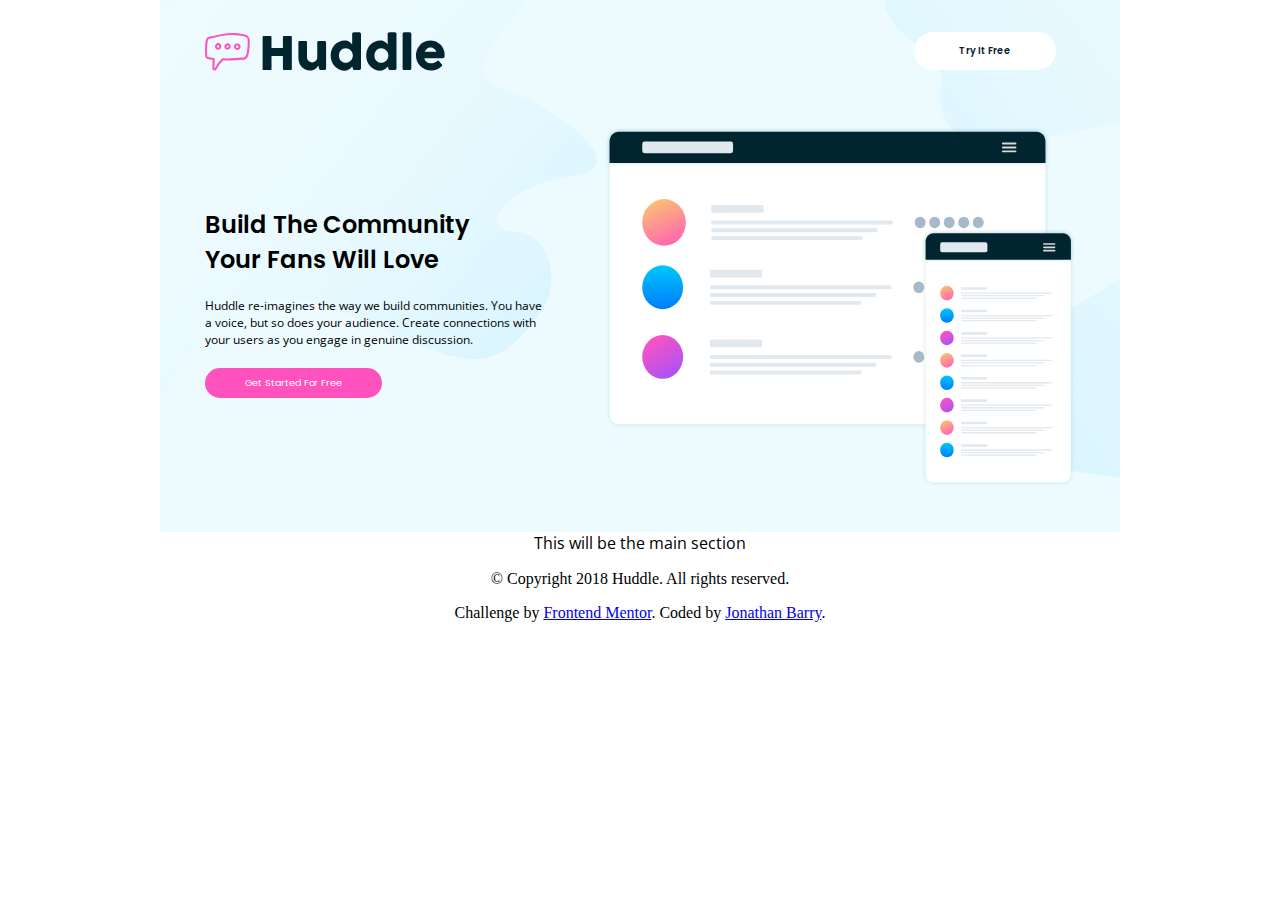
==== index.html @ 276924f0 "Adding initial files for a challenge project" ====
<!DOCTYPE html>
<html lang="en">

<head>
  <meta charset="UTF-8">
  <meta name="viewport" content="width=device-width, initial-scale=1.0">
  <!-- displays site properly based on user's device -->
  <link rel="icon" type="image/png" sizes="32x32" href="./images/favicon-32x32.png">
  <link rel="stylesheet" href="./css/style.css">
  <link rel="stylesheet" href="./css/position.css">
  <link href="https://fonts.googleapis.com/css?family=Open+Sans|Poppins" rel="stylesheet">
  <title>JB Huddle</title>
</head>

<body>
  <header>

    <div class="clearfix">
      <img class="logo left" src="./images/logo.svg" alt="Logo picture">
      <a class="try_btn right" href="https://www.frontendmentor.io/challenges/huddle-landing-page-945317">Try It Free</a>
    </div>

    <div class="clearfix">
      <div class="clearfix header-info left">
        <h2>Build The Community</h2>
        <h2>Your Fans Will Love</h2>
        <p>Huddle re-imagines the way we build communities. You have a voice,
          but so does your audience. Create connections with your users as you engage in
          genuine discussion.
        </p>
        <a class="get-started left" href="https://www.frontendmentor.io/challenges/huddle-landing-page-945317">Get
          Started For Free</a>
      </div>
      <img class="illustration-mockup right" src="./images/illustration-mockups.svg" alt="Header mockup picture">
    </div>

  </header>

  <main>
    This will be the main section
  </main>

  <footer>
    <p class="copyright">&copy; Copyright 2018 Huddle. All rights reserved.</p>
    <p class="attribution">
      Challenge by <a href="https://www.frontendmentor.io?ref=challenge" target="_blank">Frontend Mentor</a>.
      Coded by <a href="#">Jonathan Barry</a>.
    </p>
  </footer>
</body>

</html>
---- css/style.css ----
body {
  margin: 0 auto;
  text-align: center;
  font-family: 'Merriweather', serif;
  width: 75%;
}

header {
  font-family: 'Poppins',
    sans-serif;
  background-image: url(../images/bg-hero-desktop.svg);
  background-color: #EDFBFE;
}

h1,
h2,
h3,
h4,
h5 {
  font-family: 'Poppins',
    sans-serif;
  font-weight: 600;
}

main {
  font-family: 'Open Sans',
    sans-serif;
}

.logo {
  float: left;
  margin: 2rem 2.8rem;
}

.illustration-mockup {
  margin: 1.5rem 2.8rem 2.8rem 1.31rem;
  width: 49%;
  height: 360px;
}

.header-info {
  width: 36%;
  text-align: left;
  margin: 6.5rem 1.31rem 4rem 2.8rem;
}

.header-info h2 {
  margin: 0;
}

.header-info p {
  margin: 0;
  font-family: 'Open Sans',
    sans-serif;
  font-weight: 400;
  font-size: .75rem;
  margin: 1.25rem 0;
}

.try_btn {
  margin: 2rem 4rem;
  background: #ffffff;
  background-image: -webkit-linear-gradient(top, #ffffff, #ffffff);
  background-image: -moz-linear-gradient(top, #ffffff, #ffffff);
  background-image: -ms-linear-gradient(top, #ffffff, #ffffff);
  background-image: -o-linear-gradient(top, #ffffff, #ffffff);
  background-image: linear-gradient(to bottom, #ffffff, #ffffff);
  -webkit-border-radius: 28;
  -moz-border-radius: 28;
  border-radius: 28px;
  font-family: 'Poppins',
    sans-serif;
  color: #00252E;
  font-size: .6rem;
  font-weight: 600;
  padding: .75rem 2.8rem;
  text-decoration: none;
}

.try_btn:hover {
  background: #D6D6D6;
  background-image: -webkit-linear-gradient(top, #D6D6D6, #f4f3f3);
  background-image: -moz-linear-gradient(top, #D6D6D6, #f4f3f3);
  background-image: -ms-linear-gradient(top, #D6D6D6, #f4f3f3);
  background-image: -o-linear-gradient(top, #D6D6D6, #f4f3f3);
  background-image: linear-gradient(to bottom, #D6D6D6, #f4f3f3);
  text-decoration: none;
}

.get-started {
  -webkit-border-radius: 28;
  -moz-border-radius: 28;
  border-radius: 28px;
  font-family: 'Poppins',
    sans-serif;
  color: #ffffff;
  font-size: .6rem;
  background: hsl(322, 100%, 66%);
  padding: 0.5rem 2.5rem;
  text-decoration: none;
}

.get-started:hover {
  background: hsl(322, 100%, 66%);
  background-image: -webkit-linear-gradient(top, #CE409A, #e6a6d0);
  background-image: -moz-linear-gradient(top, #CE409A, #e6a6d0);
  background-image: -ms-linear-gradient(top, #CE409A, #e6a6d0);
  background-image: -o-linear-gradient(top, #CE409A, #e6a6d0);
  background-image: linear-gradient(to bottom, #CE409A, #e6a6d0);
  text-decoration: none;
}
---- css/position.css ----
.left {
  float: left;
}

.right {
  float: right;
}

.relative {
  position: relative;
}

.clearfix::before,
.clearfix::after {
  content: "";
  display: block;
}

.clearfix::after {
  clear: both;
}
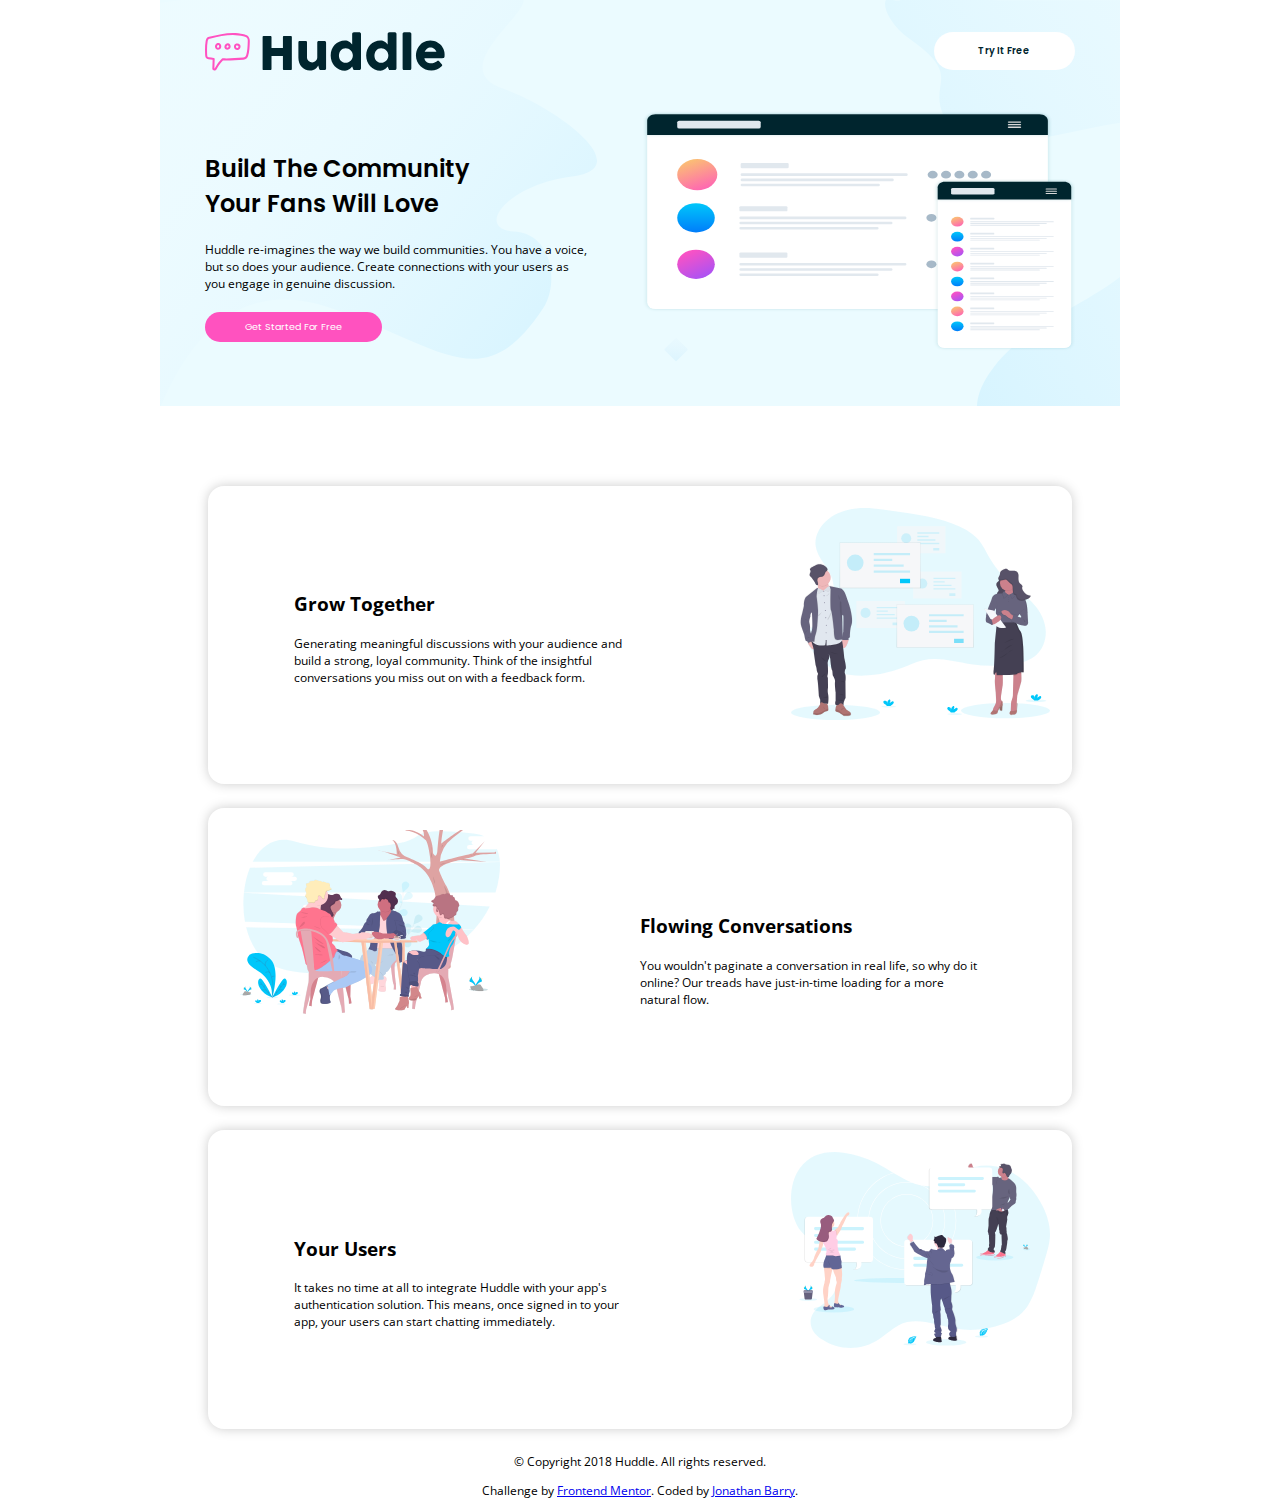
==== commit 9d06293e: "added body text" ====
--- a/index.html
+++ b/index.html
@@ -37,7 +37,35 @@
   </header>
 
   <main>
-    This will be the main section
+    <div class="discussion-row clearfix">
+      <img class="grow-together-img right" src="images/illustration-grow-together.svg" alt="web-code-image">
+      <div class="discuss-text left clearfix">
+        <h3>Grow Together</h3>
+        <p>Generating meaningful discussions with your audience and build a strong, loyal community.
+          Think of the insightful conversations you miss out on with a feedback form.</p>
+      </div>
+    </div>
+
+    <div class="discussion-row clearfix">
+      <img class="your-users-img left" src="images/illustration-flowing-conversation.svg" alt="flowing-conversation-image">
+      <div class="discuss-text right clearfix">
+        <h3>Flowing Conversations</h3>
+        <p>You wouldn't paginate a conversation in real life, so why do it online?
+          Our treads have just-in-time loading for a more natural flow.
+        </p>
+      </div>
+    </div>
+
+    <div class="discussion-row clearfix">
+      <img class="your-users-img right" src="images/illustration-your-users.svg" alt="flowing-conversation-image">
+      <div class="discuss-text left clearfix">
+        <h3>Your Users</h3>
+        <p>
+          It takes no time at all to integrate Huddle with your app's authentication solution.
+          This means, once signed in to your app, your users can start chatting immediately.
+        </p>
+      </div>
+    </div>
   </main>
 
   <footer>
--- a/css/style.css
+++ b/css/style.css
@@ -9,7 +9,8 @@
   font-family: 'Poppins',
     sans-serif;
   background-image: url(../images/bg-hero-desktop.svg);
-  background-color: #EDFBFE;
+  background-color: hsl(193, 100%, 96%);
+  margin-bottom: 5rem;
 }
 
 h1,
@@ -29,36 +30,38 @@
 
 .logo {
   float: left;
-  margin: 2rem 2.8rem;
+  margin: 2rem 0 1rem 2.8rem;
 }
 
 .illustration-mockup {
   margin: 1.5rem 2.8rem 2.8rem 1.31rem;
-  width: 49%;
-  height: 360px;
+  width: 45%;
+  height: 15rem;
 }
 
 .header-info {
-  width: 36%;
+  width: 40%;
   text-align: left;
-  margin: 6.5rem 1.31rem 4rem 2.8rem;
+  margin: 4rem 1.31rem 4rem 2.8rem;
 }
 
 .header-info h2 {
   margin: 0;
 }
 
-.header-info p {
-  margin: 0;
+p {
   font-family: 'Open Sans',
     sans-serif;
   font-weight: 400;
   font-size: .75rem;
+}
+
+.header-info p {
   margin: 1.25rem 0;
 }
 
 .try_btn {
-  margin: 2rem 4rem;
+  margin: 2rem 2.8rem 1rem 0;
   background: #ffffff;
   background-image: -webkit-linear-gradient(top, #ffffff, #ffffff);
   background-image: -moz-linear-gradient(top, #ffffff, #ffffff);
@@ -109,3 +112,33 @@
   background-image: linear-gradient(to bottom, #CE409A, #e6a6d0);
   text-decoration: none;
 }
+
+.discussion-row {
+  width: 90%;
+  text-align: left;
+  margin: 1.5rem auto;
+  border-radius: 1rem;
+  box-shadow: 0 0 0.75rem #ccc;
+}
+
+.grow-together-img,
+.your-users-img {
+  width: 30%;
+  margin: 2.5% 2.5% 2.5% 3.75%;
+}
+
+.flow-converse-img {
+  width: 30%;
+  margin: 2.5% 2.5% 2.5% 3.75%;
+}
+
+.discuss-text {
+  width: 40%;
+  margin: 10% 10% 10% 10%;
+}
+
+.discuss-text h3 {
+  font-family: 'Open Sans',
+    sans-serif;
+  font-weight: 700;
+}
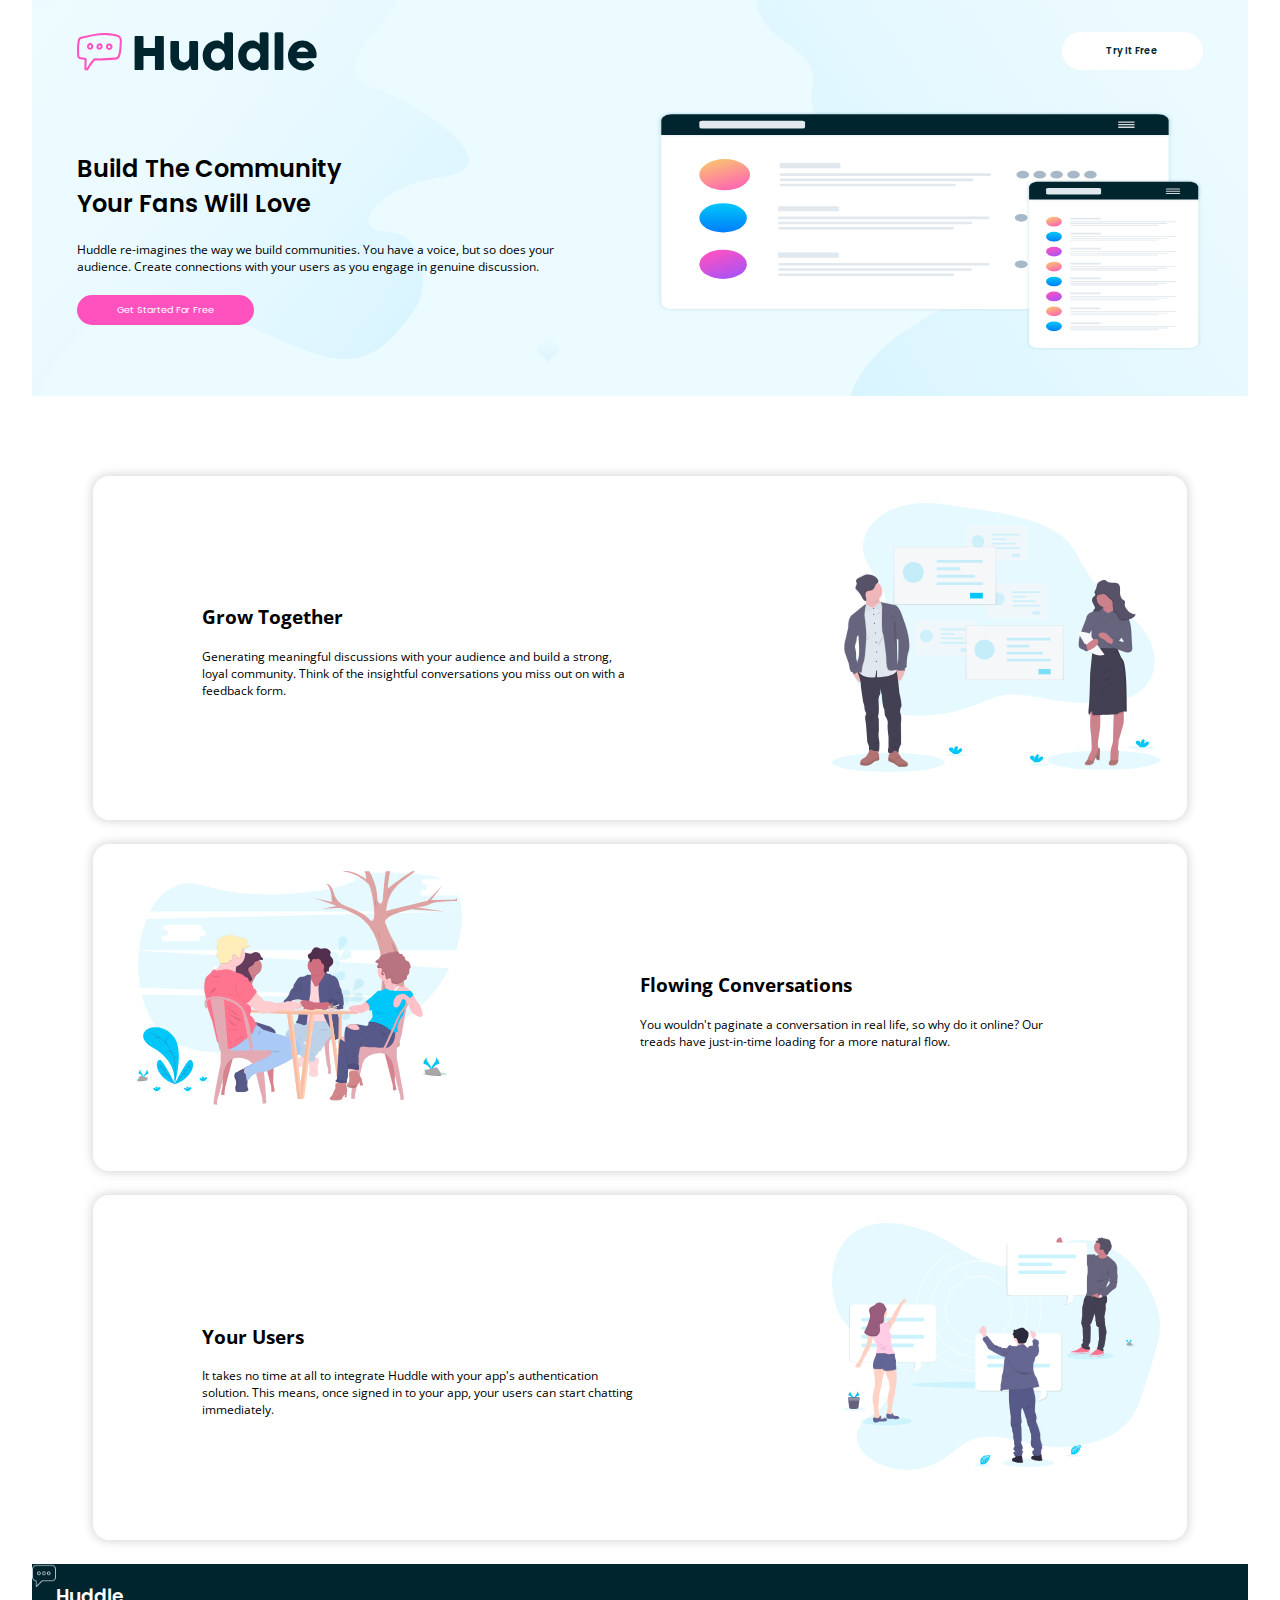
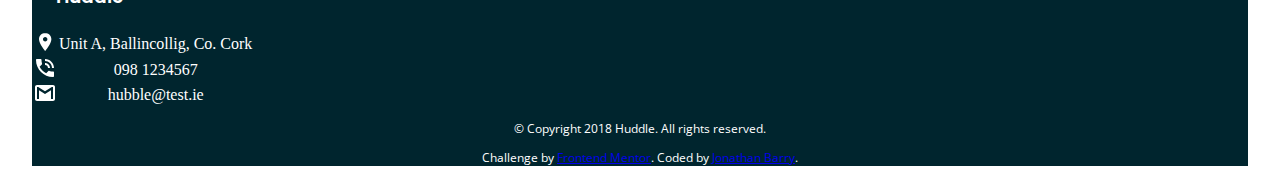
==== commit 393721b7: "Updated files" ====
--- a/index.html
+++ b/index.html
@@ -69,6 +69,30 @@
   </main>
 
   <footer>
+
+    <div class="clearfix">
+      <img class="chat-logo left" src="./images/chat-img.png" alt="Logo picture">
+      <h3 class="left">Huddle</h3>
+    </div>
+
+    <div class="company-info">
+      <table>
+        <tr>
+          <td><img src="./images/icon-location.svg" alt="Location Picture"></td>
+          <td>Unit A, Ballincollig, Co. Cork
+          </td>
+        </tr>
+        <tr>
+          <td><img src="./images/icon-phone.svg" alt="Phone icon"></td>
+          <td>098 1234567</td>
+        </tr>
+        <tr>
+          <td><img src="./images/icon-email.svg" alt="email icon"></td>
+          <td>hubble@test.ie</td>
+        </tr>
+      </table>
+    </div>
+
     <p class="copyright">&copy; Copyright 2018 Huddle. All rights reserved.</p>
     <p class="attribution">
       Challenge by <a href="https://www.frontendmentor.io?ref=challenge" target="_blank">Frontend Mentor</a>.
--- a/css/style.css
+++ b/css/style.css
@@ -2,12 +2,11 @@
   margin: 0 auto;
   text-align: center;
   font-family: 'Merriweather', serif;
-  width: 75%;
+  width: 95%;
 }
 
 header {
-  font-family: 'Poppins',
-    sans-serif;
+  font-family: 'Poppins', sans-serif;
   background-image: url(../images/bg-hero-desktop.svg);
   background-color: hsl(193, 100%, 96%);
   margin-bottom: 5rem;
@@ -18,14 +17,12 @@
 h3,
 h4,
 h5 {
-  font-family: 'Poppins',
-    sans-serif;
+  font-family: 'Poppins', sans-serif;
   font-weight: 600;
 }
 
 main {
-  font-family: 'Open Sans',
-    sans-serif;
+  font-family: 'Open Sans', sans-serif;
 }
 
 .logo {
@@ -50,8 +47,7 @@
 }
 
 p {
-  font-family: 'Open Sans',
-    sans-serif;
+  font-family: 'Open Sans', sans-serif;
   font-weight: 400;
   font-size: .75rem;
 }
@@ -71,8 +67,7 @@
   -webkit-border-radius: 28;
   -moz-border-radius: 28;
   border-radius: 28px;
-  font-family: 'Poppins',
-    sans-serif;
+  font-family: 'Poppins', sans-serif;
   color: #00252E;
   font-size: .6rem;
   font-weight: 600;
@@ -94,8 +89,7 @@
   -webkit-border-radius: 28;
   -moz-border-radius: 28;
   border-radius: 28px;
-  font-family: 'Poppins',
-    sans-serif;
+  font-family: 'Poppins', sans-serif;
   color: #ffffff;
   font-size: .6rem;
   background: hsl(322, 100%, 66%);
@@ -138,7 +132,16 @@
 }
 
 .discuss-text h3 {
-  font-family: 'Open Sans',
-    sans-serif;
+  font-family: 'Open Sans', sans-serif;
   font-weight: 700;
 }
+
+footer {
+  background-color: hsl(192, 100%, 9%);
+  color: white;
+}
+
+.chat-logo{
+  width: 1.5em;
+  height: 1.5em;
+}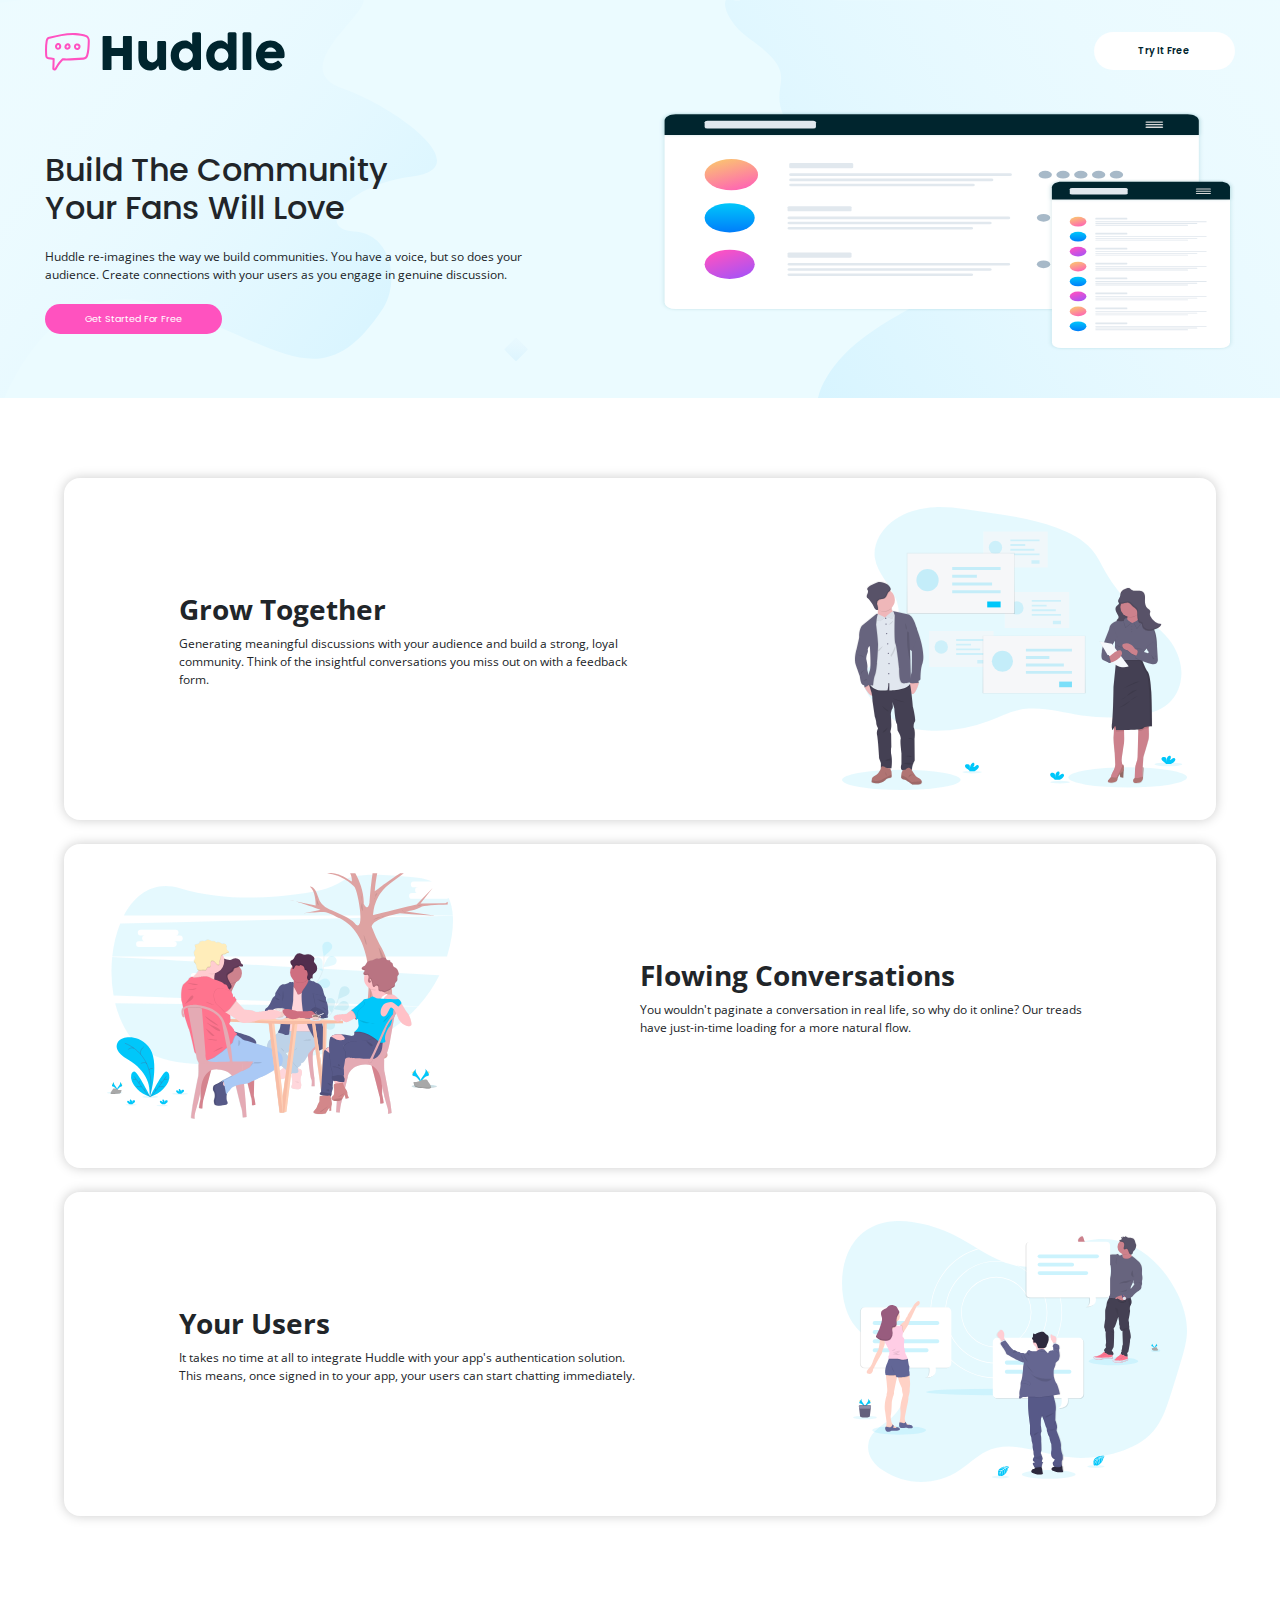
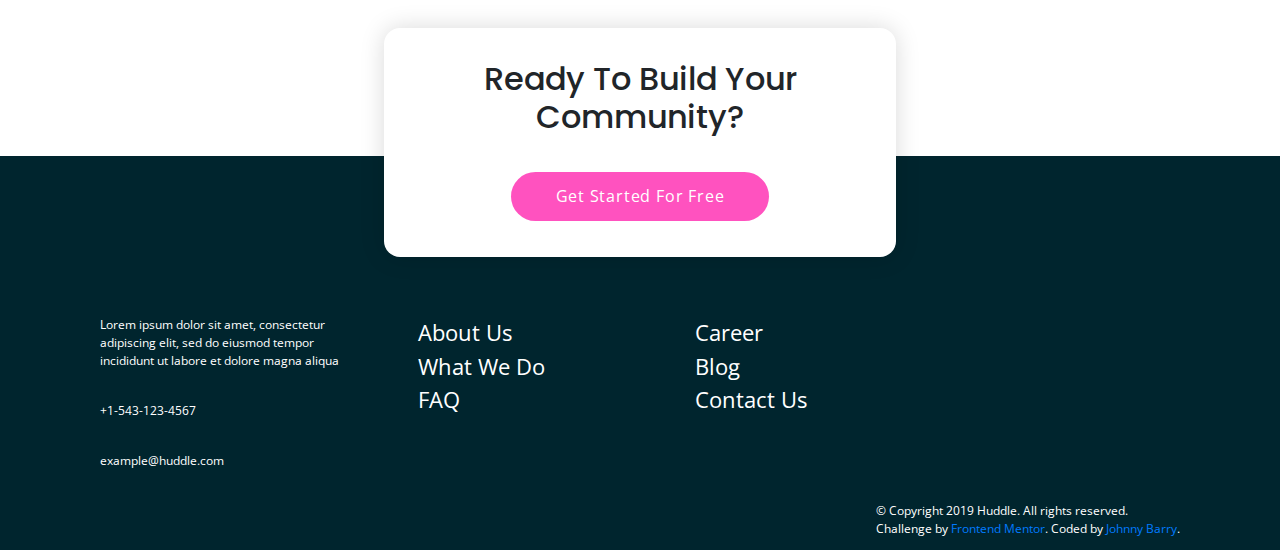
==== commit 50fff3ef: "added footer" ====
--- a/index.html
+++ b/index.html
@@ -9,6 +9,14 @@
   <link rel="stylesheet" href="./css/style.css">
   <link rel="stylesheet" href="./css/position.css">
   <link href="https://fonts.googleapis.com/css?family=Open+Sans|Poppins" rel="stylesheet">
+  <!--Font Awesome-->
+  <link rel="stylesheet" href="https://use.fontawesome.com/releases/v5.7.2/css/all.css" integrity="sha384-fnmOCqbTlWIlj8LyTjo7mOUStjsKC4pOpQbqyi7RrhN7udi9RwhKkMHpvLbHG9Sr"
+    crossorigin="anonymous">
+
+  <!--Bootstrap CSS-->
+  <link rel="stylesheet" href="https://stackpath.bootstrapcdn.com/bootstrap/4.3.1/css/bootstrap.min.css" integrity="sha384-ggOyR0iXCbMQv3Xipma34MD+dH/1fQ784/j6cY/iJTQUOhcWr7x9JvoRxT2MZw1T"
+    crossorigin="anonymous">
+
   <title>JB Huddle</title>
 </head>
 
@@ -66,39 +74,62 @@
         </p>
       </div>
     </div>
+    <section class="cta-section">
+      <div class="cta-box">
+        <h2 class="bottom-cta">Ready To Build Your Community?</h2>
+        <a href="#" class="bottom-cta-button">Get Started For Free</a>
+      </div>
+    </section>
   </main>
 
-  <footer>
+  <section class="footer-section">
+    <div class="row">
+      <div class="col-lg-3">
+        <p class="footer-text">
+          <i class="fas fa-map-marker-alt"></i> Lorem ipsum dolor sit amet, consectetur adipiscing elit, sed do eiusmod
+          tempor incididunt ut labore et dolore magna aliqua
+        </p>
+        <p class="footer-text">
+          <i class="fas fa-phone"></i> +1-543-123-4567
+        </p>
+        <p class="footer-text">
+          <i class="fas fa-envelope"></i> example@huddle.com
+        </p>
+      </div>
+      <div class="col-lg-3">
+        <ul class="footer-nav">
+          <li><a href="#" class="footer-nav-item">About Us</a></li>
+          <li><a href="#" class="footer-nav-item">What We Do</a></li>
+          <li><a href="#" class="footer-nav-item">FAQ</a></li>
+        </ul>
+      </div>
+      <div class="col-lg-3">
+        <ul class="footer-nav">
+          <li><a href="#" class="footer-nav-item">Career</a></li>
+          <li><a href="#" class="footer-nav-item">Blog</a></li>
+          <li><a href="#" class="footer-nav-item">Contact Us</a></li>
+        </ul>
+      </div>
+      <div class="col-lg-3 footer-social-icons">
+        <a href="#" class="social-link"><i class="fab fa-facebook"></i></a> <a href="#" class="social-link"><i class="fab fa-twitter"></i></a>
+        <a href="#" class="social-link"><i class="fab fa-linkedin"></i></a>
+      </div>
+    </div>
+    <div class="copyright-text attribution">
+      <p>&copy; Copyright 2019 Huddle. All rights reserved. <br />
+        Challenge by <a href="https://www.frontendmentor.io?ref=challenge" target="_blank">Frontend Mentor</a>.
+        Coded by <a href="https://github.com/JohnnyBarry/huddle">Johnny Barry</a>.
+      </p>
+    </div>
+  </section>
+  <!--Bootstrap Script-->
+  <script src="https://code.jquery.com/jquery-3.3.1.slim.min.js" integrity="sha384-q8i/X+965DzO0rT7abK41JStQIAqVgRVzpbzo5smXKp4YfRvH+8abtTE1Pi6jizo"
+    crossorigin="anonymous"></script>
+  <script src="https://cdnjs.cloudflare.com/ajax/libs/popper.js/1.14.7/umd/popper.min.js" integrity="sha384-UO2eT0CpHqdSJQ6hJty5KVphtPhzWj9WO1clHTMGa3JDZwrnQq4sF86dIHNDz0W1"
+    crossorigin="anonymous"></script>
+  <script src="https://stackpath.bootstrapcdn.com/bootstrap/4.3.1/js/bootstrap.min.js" integrity="sha384-JjSmVgyd0p3pXB1rRibZUAYoIIy6OrQ6VrjIEaFf/nJGzIxFDsf4x0xIM+B07jRM"
+    crossorigin="anonymous"></script>
 
-    <div class="clearfix">
-      <img class="chat-logo left" src="./images/chat-img.png" alt="Logo picture">
-      <h3 class="left">Huddle</h3>
-    </div>
-
-    <div class="company-info">
-      <table>
-        <tr>
-          <td><img src="./images/icon-location.svg" alt="Location Picture"></td>
-          <td>Unit A, Ballincollig, Co. Cork
-          </td>
-        </tr>
-        <tr>
-          <td><img src="./images/icon-phone.svg" alt="Phone icon"></td>
-          <td>098 1234567</td>
-        </tr>
-        <tr>
-          <td><img src="./images/icon-email.svg" alt="email icon"></td>
-          <td>hubble@test.ie</td>
-        </tr>
-      </table>
-    </div>
-
-    <p class="copyright">&copy; Copyright 2018 Huddle. All rights reserved.</p>
-    <p class="attribution">
-      Challenge by <a href="https://www.frontendmentor.io?ref=challenge" target="_blank">Frontend Mentor</a>.
-      Coded by <a href="#">Jonathan Barry</a>.
-    </p>
-  </footer>
 </body>
 
 </html>--- a/css/style.css
+++ b/css/style.css
@@ -2,7 +2,6 @@
   margin: 0 auto;
   text-align: center;
   font-family: 'Merriweather', serif;
-  width: 95%;
 }
 
 header {
@@ -23,6 +22,7 @@
 
 main {
   font-family: 'Open Sans', sans-serif;
+  margin-bottom: 15rem;
 }
 
 .logo {
@@ -141,7 +141,83 @@
   color: white;
 }
 
-.chat-logo{
+.chat-logo {
   width: 1.5em;
   height: 1.5em;
+}
+
+.bottom-cta {
+  margin-bottom: 3rem;
+}
+
+.bottom-cta-button:link,
+.bottom-cta-button:visited,
+.bottom-cta-button:hover {
+  text-decoration: none;
+  color: white;
+  background-color: hsl(322, 100%, 66%);
+  border-radius: 10rem;
+  padding: 3% 10%;
+  letter-spacing: 0.05rem;
+}
+
+.cta-section {
+  position: relative;
+  margin-top: 7rem;
+}
+
+.cta-box {
+  text-align: center;
+  background-color: white;
+  width: 40%;
+  margin: auto;
+  border-radius: 1rem;
+  box-shadow: 0 0 1.5rem rgba(0, 0, 0, 0.15);
+  padding: 2rem 2rem 3rem;
+  position: absolute;
+  left: 30%;
+  z-index: 1;
+}
+
+.footer-section {
+  background-color: hsl(192, 100%, 9%);
+  color: white;
+  font-family: "Open Sans", sans-serif;
+  font-size: 1.4rem;
+  padding: 10rem 6.25rem 3rem 6.25rem;
+  position: relative;
+}
+
+.footer-nav {
+  list-style: none;
+}
+
+.footer-nav-item:link,
+.footer-nav-item:hover,
+.footer-nav-item:visited {
+  color: white;
+  text-decoration: none;
+}
+
+.footer-nav-item {
+  margin-bottom: 2rem;
+}
+
+.footer-text {
+  margin-bottom: 2rem;
+}
+
+.social-link:link,
+.social-link:hover,
+.social-link:visited {
+  text-decoration: none;
+  color: white;
+}
+
+.social-link {
+  margin-right: 1.5rem;
+}
+
+.copyright-text {
+  float: right;
 }